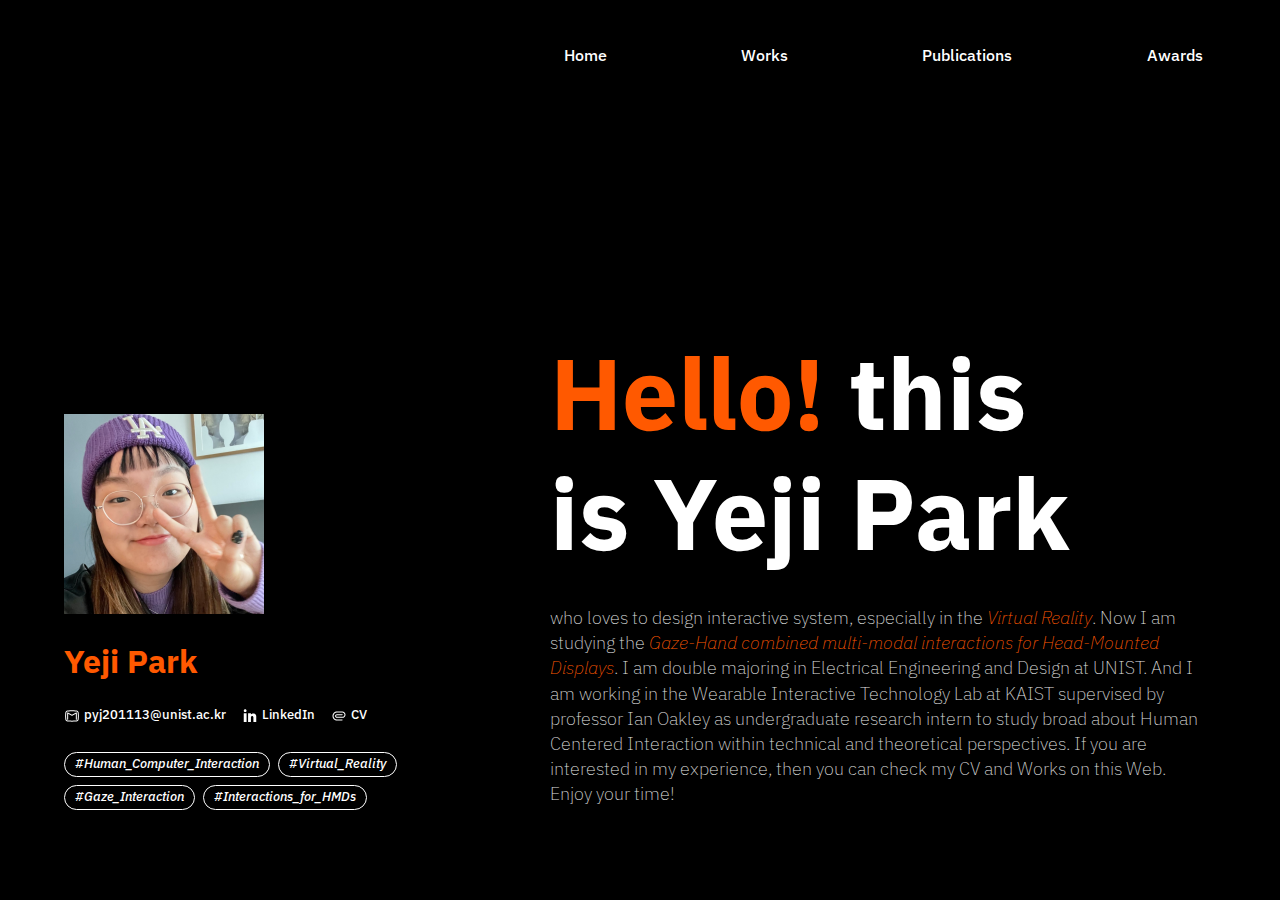
==== index.html @ 2596b198 "r" ====
<!DOCTYPE html>
<html lang="ko">
<head>
    <meta charset="UTF-8">
    <meta name="viewport" content="width=device-width, initial-scale=1.0">
    <title>YejiPark-Main</title>
    <link href="https://fonts.googleapis.com/css2?family=IBM+Plex+Sans:wght@400;700&family=IBM+Plex+Sans+KR:wght@400;700&display=swap" rel="stylesheet">
    <link rel="stylesheet" href="style.css">
    <!-- CSS 파일 연결 -->
</head>
<body>
    <!-- <header>
        <h1>Main</h1>
    </header>  -->

    <div id="effect-container"></div>
    <script src="mous.js"></script>

    <nav>
        <ul>
            <li><a href="index.html">Home</a></li>
            <li><a href="Works.html">Works</a></li>
            <li><a href="Publications.html">Publications</a></li>
            <li><a href="Awards.html">Awards</a></li>
        </ul>
    </nav>

    <div>
        <div class="Profile">
            <img src="image/profile.png" alt="yeji-profile" width="200" height="200">
            <h1>Yeji Park</h1>
            <div class="contact">
                <div class="box">
                    <img src="svg/mail.svg" alt="Icon">
                    <a href="mailto:pyj201113@unist.ac.kr">pyj201113@unist.ac.kr</a>
                </div>
                <div class="box">
                    <img src="svg/linkedin.svg" alt="Icon">
                    <a href="https://www.linkedin.com/in/yeji00park">LinkedIn</a>
                </div>
                <div class="box">
                    <img src="svg/cv.svg" alt="Icon">
                    <a href="https://docs.google.com/document/d/1l8ACnqmVeRhkKDL8u9deGYdHPwSbz_Ah/edit?usp=sharing&ouid=111472790219546371691&rtpof=true&sd=true">CV</a>
                </div>
            </div>
            <div class = "tags">
                <ul><h1>#Human_Computer_Interaction</h1></ul>
                <ul><h1>#Virtual_Reality</h1></ul>
                <ul><h1>#Gaze_Interaction</h1></ul>
                <ul><h1>#Interactions_for_HMDs</h1></ul>
            </div>
        </div>
    </div>

    <div>
        <div class="rect1"></div>
        <div class="rect2"></div>
    </div>

    <main>
        <div class="intro">
            <h1><span class="color">Hello!</span> this is Yeji Park</h1>
            <h2>
                who loves to design interactive system, especially in the <span class="highlight">Virtual Reality</span>. Now I am studying the <sapn class="highlight">Gaze-Hand combined multi-modal interactions for Head-Mounted Displays</sapn>. 
I am double majoring in Electrical Engineering and Design at UNIST. And I am working in the Wearable Interactive Technology Lab at KAIST supervised by professor Ian Oakley as undergraduate research intern to study broad about Human Centered Interaction within technical and theoretical perspectives. If you are interested in my experience, then you can check my CV and Works on this Web.  Enjoy your time! 
            </h2>
        </div>
        <section>
            <div class="title">Works</div>
            <div class="U_container">
                <div class="unit" id="button-1" style="--background-image-url: url('image/ubicomopworkshop.png');">
                    <li>
                        <h1>Research</h1>
                        <h2>The Impact of Gaze and Hand Gesture Complexity on Gaze-Pinch Interaction Performances</h2>
                    </li>
                </div>
                <div class="unit" id="button-2" style="--background-image-url: url('image/oktext.png');">
                    <li>
                        <h1>Graduation Research</h1>
                        <h2>O-K Text: Hangul Input System in Head Mounted Display Utilizing Gaze and Hand Gestures</h2>
                    </li>
                </div>
                <div class="unit" id="button-3" style="--background-image-url: url('image/wishes.png');">
                    <li>
                        <h1>Research</h1>
                        <h2>Wishes: An Emerging Media Art For Improving Reliance in a Post-Pandemic Era</h2>
                    </li>
                </div>
                <div class="unit" id="button-4" style="--background-image-url: url('image/bbbk_reddot.png');">
                    <li>
                        <h1>Design Project</h1>
                        <h2>BBB: Revolutionising Cross-Language Communication Services in a Multilingual World</h2>
                    </li>
                </div>
                <div class="unit" id="button-5" style="--background-image-url: url('image/bbbk.png');">
                    <li>
                        <h1>Industrial Collaboration - bbb Korea</h1>
                        <h2>bbb Korea Interpreting Request and Volunteer App Design</h2>
                    </li>
                </div>
            </div>
        </section>
        <script src="script.js"></script>
        <section>
            <div class="title">Publications</div>
            <div class="list">
                <div class="list_number">1.</div>
                <li>
                    <h1>The Impact of Gaze and Hand Gesture Complexity on Gaze-Pinch Interaction Performances</h1>
                    <h2><span class="worksHL">Yeji Park</span>, Jiwan Kim, and Ian Oakley. Accepted (In press) Ubicomp/ISWC 2024 Workshop on Heads-Up Computing - Research Summary Paper</h2>
                </li>
            </div>
            <div class="list">
                <div class="list_number">2.</div>
                <li>
                    <h1>Wishes: An Emerging Media Art For Improving Reliance in a Post-Pandemic Era</h1>
                    <h2><span class="worksHL">Yeji Park</span>, and Kyungho Lee. <span class="kor">2022 한국디자인학회 가을 국제학술대회 논문집 - 대학생학술대회 구두발표 : 전시 경험</span></h2>
                </li>
            </div>
        </section>
        <section>
            <div class="title">Awards</div>
            <div class="list">
                <div class="list_number">1.</div>
                <li>
                    <h1>BBB: Revolutionising Cross-Language Communication Services in a Multilingual World</h1>
                    <h2>Sangyun Lee, Seoyeong Hwang, Juhyeok Yoon, <span class="worksHL">Yeji Park</span>, and Kyungho Lee. reddot winner 2023, Brand & Communication Design</h2>
                </li>
            </div>
        </section>
        <div class="gap"></div>
    </main>



<!-- 
    <footer>
        <p>&copy; 2024 Your Name. All rights reserved.</p>
    </footer> -->
</body>
</html>
---- style.css ----
/* 기본 스타일 초기화 */
* {
    margin: 0;
    padding: 0;
    box-sizing: border-box;

    /* cursor: auto; */
}


/* PC */
/* 본문 스타일 */
body {
    font-family: 'IBM Plex Sans', sans-serif;
    margin-left: 5%;
    margin-right: 5%;
    background: black;
}

/* 네비게이션 스타일 */
nav ul {
    z-index: 4;
    position: absolute;
    list-style: none;
    width: 52vw;
    top: 5%;
    /* left: 60%; */
    right: 5%;

    display: flex;
    justify-content: space-between;
    align-items: center;
}

nav ul li {
    margin-left: 2%;
    margin-right: 2%;
}

nav ul li a {
    color: var(--Color, #fff);
    font-family: "IBM Plex Sans";
    font-size: medium;
    font-style: normal;
    font-weight: 500;
    line-height: normal;
    text-decoration: none;
    cursor: pointer;
    
}

nav ul li a:hover{
    font-style: italic;
    font-weight: 700;    
    cursor: pointer;
}

/* profile box  */

.Profile{
    position: absolute;
    display: inline-flex;
    flex-direction: column;
    align-items: flex-start;
    gap: 28px; 
    left: 5%;
    bottom: 10vh;
    width: 30%;
}

.Profile h1{
    align-self: stretch;
    color: var(--Color, #ff5900);
    font-family: "IBM Plex Sans";
    font-size: xx-large;
    font-style: normal;
    font-weight: 700;
    line-height: 120%;
}

.contact{
    display: flex;
    align-items: center;
    gap: 16px;
}

.box{
    display: flex;
    align-items: flex-start;
    gap: 4px;
}

.box a{
    color: var(--Color, #FFF);
    font-family: "IBM Plex Sans";
    font-size: smaller;
    font-style: normal;
    font-weight: 500;
    line-height: 100%; /* 0.875rem */
    text-decoration:none;
}

.box img{
    width: 16px;
    height: 16px;
    background-size: contain;
    /* background-repeat: no-repeat; */
}

.tags {
    display: flex;
    align-items: center;
    align-content: center;
    gap: 8px;
    align-self: stretch;
    flex-wrap: wrap;
}

.tags ul {
    display: flex;
    padding: 4px 10px 6px 10px;
    justify-content: center;
    align-items: center;
    flex-wrap: nowrap;
    border-radius: 99px;
    border: 1px solid var(--Color, #FFF);
}

.tags ul h1 {
    display: inline-block;
    flex-wrap: nowrap;
    color: var(--Color, #FFF);
    font-family: "IBM Plex Sans";
    font-size: small;
    font-style: italic;
    font-weight: 500;
    line-height: 100%; /* 0.9rem */
}

/* scroll grad */
.rect1{
    z-index: 3;
    position:absolute;
    top: 0;
    right: 0;
    height: 13vh;
    width: 100vw;
    flex-shrink: 0;
    align-self: stretch;
    background: linear-gradient(180deg, #000 60%, rgba(0, 0, 0, 0.00) 100%);
    cursor:auto;
}

.rect2{
    z-index: 3;
    position:absolute;
    bottom: 0;
    right: 0;
    height: 10vh;
    width: 100vw;
    flex-shrink: 0;
    align-self: stretch;
    background: linear-gradient(0deg, #000 80%, rgba(0, 0, 0, 0.00) 100%);
}

/* main Contents */
main {
    display: flex;
    position: absolute; /* 상대 위치로 변경 */
    top:0;
    right: 5vw;
    z-index: 2;
    width: 52vw;
    height: 100vh;
    padding: 13vh 0px 0px 0px;
    flex-direction: column;
    align-items: flex-start;
    gap: 20vh;
    flex-shrink: 0;
    overflow-y: auto;
}


.intro {
    display: flex;
    width: 98%;
    flex-direction: column;
    justify-content: flex-start;
    align-items: flex-start;
    gap: 32px;
    flex-shrink: 0;
    align-self: stretch;
}

.intro h1{
    align-self: stretch;
    margin-top: 24vh;
    color: var(--Color, #fff);
    width: 80%;
    font-family: "IBM Plex Sans";
    font-size: 100px;
    font-style: normal;
    font-weight: 700;
    line-height: 120%; /* 76.8px */
}

.intro h2{
    align-self: stretch;
    color: var(--Color, #e1e1e1);
    font-family: "IBM Plex Sans";
    font-size: large;
    font-style: normal;
    font-weight: 200;
    line-height: 140%; /* 22.4px */
}

section {
    margin-right: 1vw;
    display: flex;
    flex-direction: column;
    align-items: flex-start;
    gap: 32px;
    align-self: stretch;
}

.title {
    display: flex;
    align-items: center;
    gap: 4px;
    color: var(--Color, #FFF);
    font-family: "IBM Plex Sans";
    font-size: 24px;
    font-style: normal;
    font-weight: 700;
    line-height: 100%; /* 24px */
}

.U_container{
    display: flex;
    justify-content: space-between;
    align-items: center;
    align-content: center;
    row-gap: 48px;
    align-self: stretch;
    flex-wrap: wrap;
}

:root {
    --background-image-url: url('image/ubicomopworkshop.png');
}

.unit{
    width: 44vh;
    height: 44vh;
    background: linear-gradient(180deg, rgba(0, 0, 0, 0.00) 50%, #000 90%), var(--background-image-url) no-repeat center center / cover;
    
}

.unit:hover{
    background: linear-gradient(180deg, rgba(0, 0, 0, 0.00) 0%, #000 90%), var(--background-image-url) no-repeat center center / cover;
    cursor: pointer;
    
}

/* .unit img{
} */

.unit li{
    width: 100%;
    height: 100%;
    padding: 16px;
    display: flex;
    flex-direction: column;
    justify-content: flex-end;
    align-items: flex-start;
    gap: 4px;
    align-self: stretch;
}

.unit li h1{
    width: 100%;
    align-self: stretch;
    color: var(--Color, #FFF);
    font-family: "IBM Plex Sans";
    font-size: smaller;
    font-style: italic;
    font-weight: 500;
    line-height: 120%; /* 14.4px */
}

.unit li h2{
    width: 100%;
    align-self: stretch;
    color: var(--Color, #FFF);
    font-family: "IBM Plex Sans";
    font-size: larger;
    font-style: normal;
    font-weight: 700;
    line-height: 140%; /* 19.2px */
}

.list{
    width: 100%;
    display: flex;
    align-items: flex-start;
    gap: 8px;
    align-self: stretch;
}

.list_number{
    width: 4%;
    color: var(--Color, #FFF);
    font-family: "IBM Plex Sans";
    font-size: large;
    font-style: normal;
    font-weight: 700;
    line-height: 120%; /* 21.6px */
}

.list li{
    width:96%;
    display: flex;
    flex-direction: column;
    align-items: flex-start;
    gap: 6px;
    flex: 1 0 0;
}

.list li h1{
    align-self: stretch;
    color: var(--Color, #FFF);
    font-family: "IBM Plex Sans";
    font-size: large;
    font-style: normal;
    font-weight: 700;
    line-height: 120%; /* 21.6px */
}

.list li h2{
    color: var(--Color, #FFF);
    font-family: "IBM Plex Sans";
    font-size: small;
    font-style: normal;
    font-weight: 400;
    line-height: normal;
}

.worksHL{
    color: var(--Color, #FFF);
    font-family: "IBM Plex Sans";
    font-size: small;
    font-style: normal;
    font-weight: 700;
    line-height: normal;
    text-decoration-line: underline;
}

.kor{
    color: var(--Color, #FFF);
    font-family: "IBM Plex Sans KR";
    font-size: small;
    font-style: normal;
    font-weight: 400;
    line-height: normal;
}

.gap{
    position:relative;
    height: 25vh;
    width: 100%;
}

.back{
    z-index: 4;
    position:absolute;
    margin-right: 1vw;
    top: 8vh;
    right: 5vw;
    width: 32px;
    height: 0px;
    flex-shrink: 0;
    stroke-width: 2px;
    stroke: var(--Color, #FFF);
}

.works_title{
    margin-top: 4vh;
    position: relative;
    width: 100%;
    display: flex;
    flex-direction: column;
    justify-content: center;
    align-items: flex-start;
    gap: 8px;
    align-self: stretch;
}

.works_title h1{
    width: 100%;
    color: var(--Color, #FFF);
    font-family: "IBM Plex Sans";
    font-size: medium;
    font-style: italic;
    font-weight: 400;
    line-height: 100%; /* 14px */
}

.works_title h2{
    width:  100%;
    color: var(--Color, #FFF);
    font-family: "IBM Plex Sans";
    font-size: x-large;
    font-style: normal;
    font-weight: 700;
    line-height: 120%; /* 24px */
}

section a{
    align-self: stretch;
    color: var(--Color, #fff);
    font-family: "IBM Plex Sans";
    font-size: large;
    font-style: normal;
    font-weight: 500;
    text-decoration: none;
}

.works_tags{
    display: flex;
    align-items: center;
    gap: 8px;
    align-self: stretch;
}

.thumbnail{
    display: flex;
    justify-content: space-between;
    align-items: flex-start;
    align-self: stretch;
    overflow-x: scroll;
    gap: 16px;
}

.thumbnail img{
    height: 29vh;
    margin-bottom: 1%;
}

p{
    align-self: stretch;
    color: var(--Color, #FFF);
    font-family: "IBM Plex Sans";
    font-size: medium;
    font-style: normal;
    font-weight: 200;
    line-height: 140%; /* 16.8px */
    letter-spacing: 0.005rem;
}

/* ********************** */

/* 푸터 스타일 */
/* footer {
    text-align: center;
    margin-top: 20px;
    padding: 10px 0;
    background: #333;
    color: #fff;
} */


/* scrollbar */

/* 전체 스크롤바 너비 및 높이 */
::-webkit-scrollbar {
    width: 3px; /* 세로 스크롤바 너비 */
    height: 3px; /* 가로 스크롤바 높이 */
}

/* 스크롤바 트랙 (배경) */
::-webkit-scrollbar-track {
    background: #000; /* 트랙 색상 */
    border-radius: 10px; /* 둥근 모서리 */
}

/* 스크롤바 슬라이더 (버튼) */
::-webkit-scrollbar-thumb {
    background: #fff; /* 슬라이더 색상 */
    border-radius: 10px; /* 둥근 모서리 */
}

/* 스크롤바 슬라이더에 마우스를 올렸을 때 */
::-webkit-scrollbar-thumb:hover {
    background: #888; /* 호버 시 색상 */
}

/* font정의 */
.highlight {
    color: #ff5900;
    font-weight: 200;
    font-family: "IBM Plex Sans", sans-serif;
    font-style: italic;
}

.color{
    color: #ff5900;
}

#effect-container {
    position: absolute;
    top: 0;
    left: 0;
    width: 100%;
    height: 100%;
    pointer-events: none; /* 마우스 이벤트를 무시하도록 설정 */
}

.circle {
    position: absolute;
    border-radius: 50%;
    background: #ff590080; /* 50% 투명도 */
    width: 40px; /* 원의 초기 크기 */
    height: 40px; /* 원의 초기 크기 */
    pointer-events: none;
    transform: translate(-50%, -50%);
    opacity: 1;
    transition: opacity 0.5s, transform 0.5s;
}
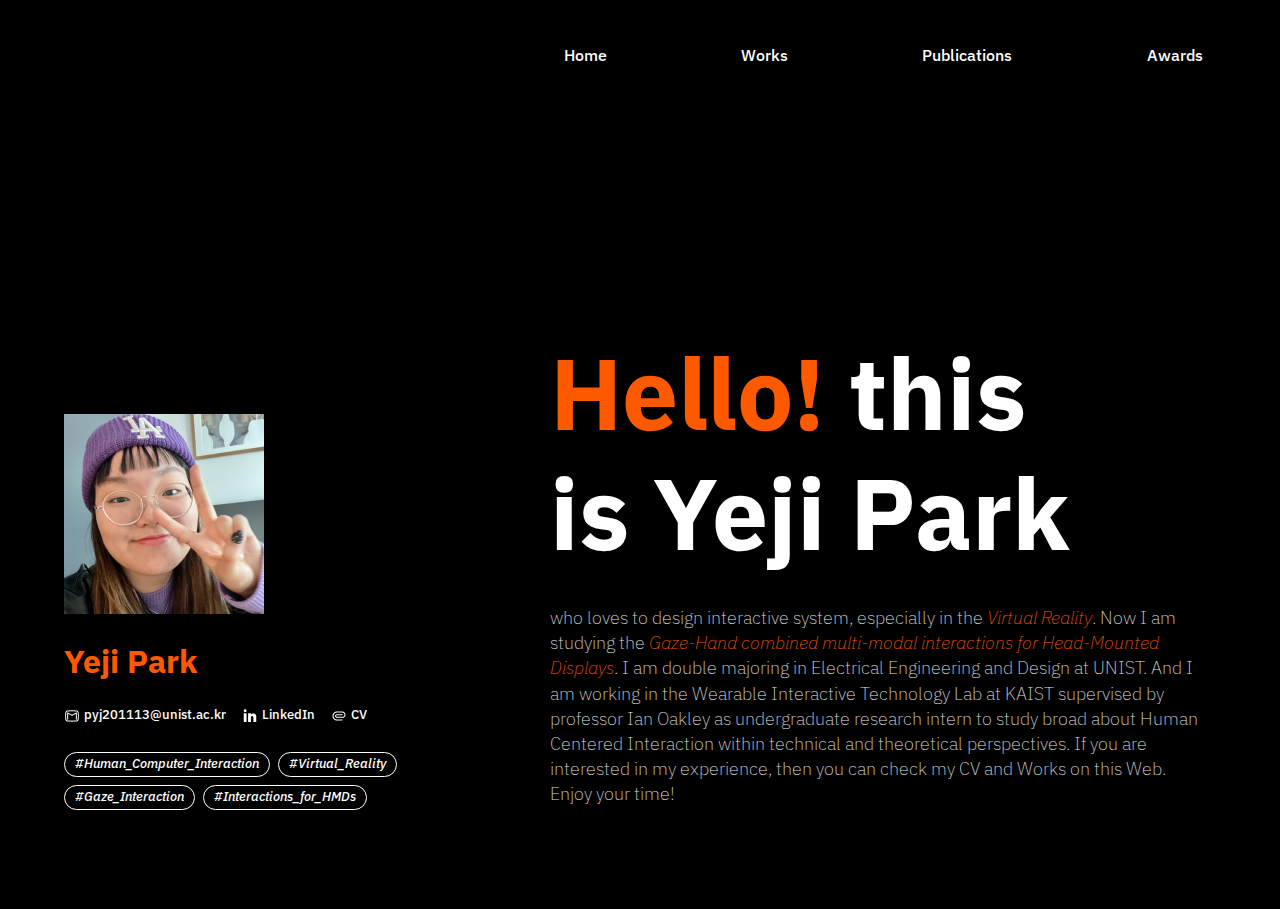
==== commit e27d0b12: "r" ====
--- a/index.html
+++ b/index.html
@@ -27,7 +27,7 @@
 
     <div>
         <div class="Profile">
-            <img src="image/profile.png" alt="yeji-profile" width="200" height="200">
+            <img src="image/profile.png" alt="yeji-profile">
             <h1>Yeji Park</h1>
             <div class="contact">
                 <div class="box">
@@ -40,7 +40,7 @@
                 </div>
                 <div class="box">
                     <img src="svg/cv.svg" alt="Icon">
-                    <a href="https://docs.google.com/document/d/1l8ACnqmVeRhkKDL8u9deGYdHPwSbz_Ah/edit?usp=sharing&ouid=111472790219546371691&rtpof=true&sd=true">CV</a>
+                    <a href="pdf/YejiPark-CV.pdf">CV</a>
                 </div>
             </div>
             <div class = "tags">
--- a/style.css
+++ b/style.css
@@ -18,18 +18,36 @@
 }
 
 /* 네비게이션 스타일 */
-nav ul {
-    z-index: 4;
-    position: absolute;
-    list-style: none;
-    width: 52vw;
-    top: 5%;
-    /* left: 60%; */
-    right: 5%;
-
-    display: flex;
-    justify-content: space-between;
-    align-items: center;
+@media (min-width: 720px){
+    nav ul {
+        z-index: 3;
+        position: absolute;
+        list-style: none;
+        width: 52vw;
+        top: 5%;
+        /* left: 60%; */
+        right: 5%;
+    
+        display: flex;
+        justify-content: space-between;
+        align-items: center;
+    }
+}
+
+@media (max-width: 720px){
+    nav ul {
+        z-index: 3;
+        position: absolute;
+        list-style: none;
+        /* width: 90vw; */
+        top: 5%;
+        left: 5%;
+        right: 5%;
+    
+        display: flex;
+        justify-content: space-between;
+        align-items: center;
+    }
 }
 
 nav ul li {
@@ -56,17 +74,44 @@
 }
 
 /* profile box  */
-
-.Profile{
-    position: absolute;
-    display: inline-flex;
-    flex-direction: column;
-    align-items: flex-start;
-    gap: 28px; 
-    left: 5%;
-    bottom: 10vh;
-    width: 30%;
-}
+@media (min-width: 720px){
+    .Profile{
+        position: absolute;
+        display: inline-flex;
+        flex-direction: column;
+        align-items: flex-start;
+        gap: 28px; 
+        left: 5%;
+        bottom: 10vh;
+        width: 30%;
+    }
+    .Profile img{
+        width:200px;
+        height: 200px;
+    }
+}
+
+@media (max-width:720px){
+    .Profile{
+        z-index: 3;
+        position: absolute;
+        display: inline-flex;
+        flex-direction: row;
+        align-items: flex-start;
+        gap: 12px; 
+        left: 5%;
+        top: 10vh;
+        width: 100%;
+        flex-wrap: wrap;
+        align-items: center;
+        align-content:end;
+    }
+    .Profile img{
+        width:50px;
+        height: 50px;
+    }
+}
+
 
 .Profile h1{
     align-self: stretch;
@@ -82,6 +127,7 @@
     display: flex;
     align-items: center;
     gap: 16px;
+    flex-wrap: wrap;
 }
 
 .box{
@@ -126,59 +172,131 @@
     border: 1px solid var(--Color, #FFF);
 }
 
-.tags ul h1 {
-    display: inline-block;
-    flex-wrap: nowrap;
-    color: var(--Color, #FFF);
-    font-family: "IBM Plex Sans";
-    font-size: small;
-    font-style: italic;
-    font-weight: 500;
-    line-height: 100%; /* 0.9rem */
+@media (min-width: 720px){
+    .tags ul h1 {
+        display: inline-block;
+        flex-wrap: nowrap;
+        color: var(--Color, #FFF);
+        font-family: "IBM Plex Sans";
+        font-size: small;
+        font-style: italic;
+        font-weight: 500;
+        line-height: 100%; /* 0.9rem */
+    }
+}
+
+@media (max-width: 720px){
+    .tags ul h1 {
+        display: inline-block;
+        flex-wrap: nowrap;
+        color: var(--Color, #FFF);
+        font-family: "IBM Plex Sans";
+        font-size: x-small;
+        font-style: italic;
+        font-weight: 500;
+        line-height: 100%; /* 0.9rem */
+    }
 }
 
 /* scroll grad */
-.rect1{
-    z-index: 3;
+@media (min-width: 720px){
+    .rect1{
+        z-index: 2;
+        position:absolute;
+        top: 0;
+        right: 0;
+        height: 13vh;
+        width: 100vw;
+        flex-shrink: 0;
+        align-self: stretch;
+        background: linear-gradient(180deg, #000 60%, rgba(0, 0, 0, 0.00) 100%);
+        cursor:auto;
+    }
+    
+}
+
+@media (max-width: 720px){
+    @media (min-width: 500px){
+        .rect1{
+            z-index: 2;
+            position:absolute;
+            top: 0;
+            right: 0;
+            height: 26vh;
+            width: 100vw;
+            flex-shrink: 0;
+            align-self: stretch;
+            background: linear-gradient(180deg, #000 80%, rgba(0, 0, 0, 0.00) 100%);
+            cursor:auto;
+        }
+    }
+
+    @media (max-width: 500px){
+        .rect1{
+            z-index: 2;
+            position:absolute;
+            top: 0;
+            right: 0;
+            height: 36vh;
+            width: 100vw;
+            flex-shrink: 0;
+            align-self: stretch;
+            background: linear-gradient(180deg, #000 80%, rgba(0, 0, 0, 0.00) 100%);
+            cursor:auto;
+        }
+    }
+}
+
+
+.rect2{
+    z-index: 2;
     position:absolute;
-    top: 0;
+    bottom: -1vh;
     right: 0;
-    height: 13vh;
+    height: 11vh;
     width: 100vw;
     flex-shrink: 0;
     align-self: stretch;
-    background: linear-gradient(180deg, #000 60%, rgba(0, 0, 0, 0.00) 100%);
-    cursor:auto;
-}
-
-.rect2{
-    z-index: 3;
-    position:absolute;
-    bottom: 0;
-    right: 0;
-    height: 10vh;
-    width: 100vw;
-    flex-shrink: 0;
-    align-self: stretch;
     background: linear-gradient(0deg, #000 80%, rgba(0, 0, 0, 0.00) 100%);
 }
 
 /* main Contents */
-main {
-    display: flex;
-    position: absolute; /* 상대 위치로 변경 */
-    top:0;
-    right: 5vw;
-    z-index: 2;
-    width: 52vw;
-    height: 100vh;
-    padding: 13vh 0px 0px 0px;
-    flex-direction: column;
-    align-items: flex-start;
-    gap: 20vh;
-    flex-shrink: 0;
-    overflow-y: auto;
-}
+@media (min-width:720px){
+    main {
+        display: flex;
+        position: absolute; /* 상대 위치로 변경 */
+        top:0;
+        right: 5vw;
+        z-index: 1;
+        width: 52vw;
+        height: 100vh;
+        padding: 13vh 0px 0px 0px;
+        flex-direction: column;
+        align-items: flex-start;
+        gap: 20vh;
+        flex-shrink: 0;
+        overflow-y: auto;
+    }
+}
+
+@media (max-width:720px){
+    main {
+        display: flex;
+        position: absolute; /* 상대 위치로 변경 */
+        top:0;
+        right: 5vw;
+        z-index: 1;
+        width: 90vw;
+        height: 100vh;
+        padding: 13vh 0px 0px 0px;
+        flex-direction: column;
+        align-items: flex-start;
+        gap: 20vh;
+        flex-shrink: 0;
+        overflow-y: auto;
+    }
+}
+
 
 
 .intro {
@@ -253,11 +371,12 @@
     width: 44vh;
     height: 44vh;
     background: linear-gradient(180deg, rgba(0, 0, 0, 0.00) 50%, #000 90%), var(--background-image-url) no-repeat center center / cover;
-    
+    transition: 0.3s;
 }
 
 .unit:hover{
-    background: linear-gradient(180deg, rgba(0, 0, 0, 0.00) 0%, #000 90%), var(--background-image-url) no-repeat center center / cover;
+    /* background: linear-gradient(180deg, rgba(0, 0, 0, 0.00) 0%, #000 90%), var(--background-image-url) no-repeat center center / cover; */
+    opacity: 0.7;
     cursor: pointer;
     
 }
@@ -371,7 +490,7 @@
 }
 
 .back{
-    z-index: 4;
+    z-index: 3;
     position:absolute;
     margin-right: 1vw;
     top: 8vh;
@@ -417,12 +536,16 @@
 
 section a{
     align-self: stretch;
-    color: var(--Color, #fff);
+    color: var(--Color, #ff5900);
     font-family: "IBM Plex Sans";
     font-size: large;
     font-style: normal;
     font-weight: 500;
     text-decoration: none;
+    transition: 0.3s;
+}
+section a:hover{
+    color: var(--Color, white);
 }
 
 .works_tags{
@@ -458,6 +581,82 @@
 }
 
 /* ********************** */
+
+/* .clickable-image {
+    width: 300px;
+    cursor: pointer;
+    transition: 0.3s;
+}
+
+.clickable-image:hover {
+    opacity: 0.7;
+}
+
+#popup {
+    display: none; 
+    position: fixed;
+    top: 0;
+    left: 0;
+    width: 100%;
+    height: 100%;
+    background-color: rgba(0, 0, 0, 0.5);
+    z-index: 1000;
+    display: flex;
+    justify-content: center; 
+    align-items: center; 
+}
+
+.popup-content {
+    background-color: white;
+    padding: 20px;
+    border-radius: 8px;
+    max-width: 80%;
+    max-height: 80%;
+    box-shadow: 0 5px 15px rgba(0, 0, 0, 0.3);
+    position: relative;
+    transform: translate(-50%, -50%);
+    top: 50%;
+    left: 50%;
+    
+}
+
+.popup-container{
+    justify-content: space-between;
+    align-items: center;
+    
+}
+
+.before-btn{
+    position:absolute;
+    transform: translate(-50%, -50%);
+    top: 50%;
+    left: 2vw;
+    box-shadow: 0 5px 15px rgba(0, 0, 0, 0.3);
+}
+
+.next-btn{
+    position:absolute;
+    transform: translate(-50%, -50%);
+    top: 50%;
+    right: 2vw;
+}
+
+.close-btn {
+    position: absolute;
+    top: 5vh;
+    right: 2vw;
+    color: #ff5900;
+    cursor: pointer;
+}
+
+.close-btn:hover,
+.close-btn:focus {
+    color: #ff5900;
+    text-decoration: none;
+    cursor: pointer;
+} */
+
+
 
 /* 푸터 스타일 */
 /* footer {
